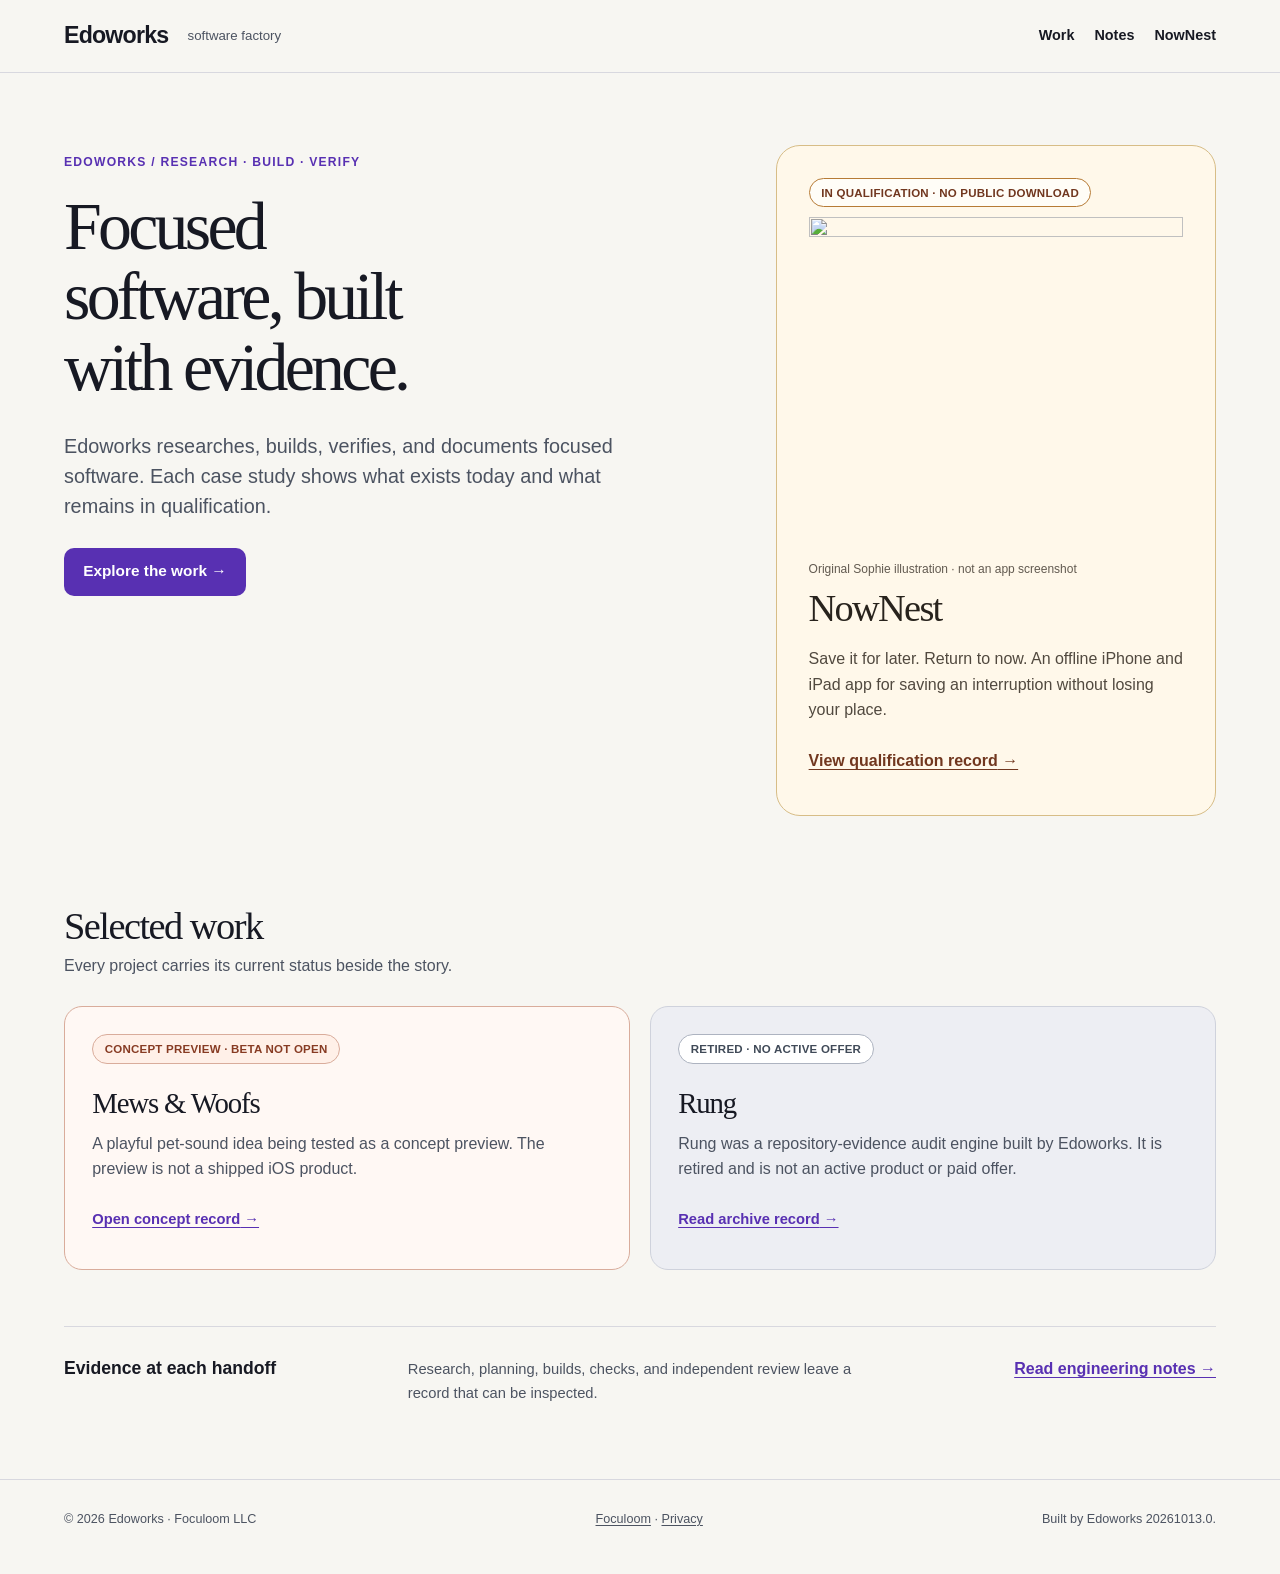
==== index.html @ ef60b3ab "design: stage Edoworks editorial identity and paired visual review" ====
<!doctype html>
<html lang="en">
<head>
  <meta charset="utf-8">
  <meta name="viewport" content="width=device-width, initial-scale=1">
  <title>Edoworks — Focused software, built with evidence</title>
  <meta name="description" content="Edoworks researches, builds, verifies, and documents focused software. Explore current qualification work, concepts, and retired projects with clear status.">
  <meta name="generator" content="Edoworks 20261013.0">
  <meta name="theme-color" content="#f7f6f2">
  <link rel="manifest" href="/assets/site.webmanifest">
  <link rel="stylesheet" href="/assets/studio.css">
  <link rel="canonical" href="https://edoworks.com/">
  <meta property="og:type" content="website">
  <meta property="og:title" content="Edoworks — Focused software, built with evidence">
  <meta property="og:description" content="Explore Edoworks work with clear current status and reviewable engineering evidence.">
  <meta property="og:site_name" content="Edoworks">
  <meta property="og:url" content="https://edoworks.com/">
  <meta name="twitter:card" content="summary">
  <meta name="twitter:title" content="Edoworks — Focused software, built with evidence">
  <meta name="twitter:description" content="Explore Edoworks work with clear current status and reviewable engineering evidence.">
  <script type="application/ld+json">{"@context":"https://schema.org","@type":"WebSite","name":"Edoworks","url":"https://edoworks.com/","description":"Edoworks researches, builds, verifies, and documents focused software."}</script>
</head>
<body>
  <a class="skip-link" href="#main-content">Skip to content</a>
  <header class="site-header">
    <nav class="nav-inner" aria-label="Site navigation">
      <a class="wordmark" href="/">Edoworks</a>
      <span class="brand-role">software factory</span>
      <div class="nav-links"><a href="/portfolio/">Work</a><a href="/blog/">Notes</a><a href="/nownest/">NowNest</a></div>
    </nav>
  </header>
  <main class="page-shell" id="main-content">
    <div class="home-hero">
      <section class="hero-copy" aria-labelledby="hero-title">
        <p class="eyebrow">Edoworks / research · build · verify</p>
        <h1 class="display" id="hero-title">Focused software, built with evidence.</h1>
        <p class="lede">Edoworks researches, builds, verifies, and documents focused software. Each case study shows what exists today and what remains in qualification.</p>
        <a class="button" href="/portfolio/">Explore the work <span aria-hidden="true">&nbsp;→</span></a>
      </section>
      <section class="product-spotlight" id="nownest" aria-labelledby="nownest-title">
        <div class="spotlight-content">
          <span class="status status-qualification">In qualification · no public download</span>
          <figure>
            <img src="/nownest/assets/sophie-nest.svg" alt="" width="420" height="360">
            <figcaption>Original Sophie illustration · not an app screenshot</figcaption>
          </figure>
          <h2 id="nownest-title">NowNest</h2>
          <p>Save it for later. Return to now. An offline iPhone and iPad app for saving an interruption without losing your place.</p>
          <a class="product-link" href="/nownest/">View qualification record <span aria-hidden="true">&nbsp;→</span></a>
        </div>
      </section>
    </div>

    <section aria-labelledby="selected-title">
      <div class="section-intro">
        <h2 id="selected-title">Selected work</h2>
        <p>Every project carries its current status beside the story.</p>
      </div>
      <div class="project-grid">
        <article class="project-card project-card-concept">
          <span class="status status-concept">Concept preview · beta not open</span>
          <h3>Mews &amp; Woofs</h3>
          <p>A playful pet-sound idea being tested as a concept preview. The preview is not a shipped iOS product.</p>
          <a href="/mews-and-woofs/">Open concept record <span aria-hidden="true">&nbsp;→</span></a>
        </article>
        <article class="project-card project-card-archive">
          <span class="status status-retired">Retired · no active offer</span>
          <h3>Rung</h3>
          <p>Rung was a repository-evidence audit engine built by Edoworks. It is retired and is not an active product or paid offer.</p>
          <a href="/rung/">Read archive record <span aria-hidden="true">&nbsp;→</span></a>
        </article>
      </div>
    </section>

    <section class="process-note" aria-labelledby="process-title">
      <h2 id="process-title">Evidence at each handoff</h2>
      <p>Research, planning, builds, checks, and independent review leave a record that can be inspected.</p>
      <a href="/blog/">Read engineering notes →</a>
    </section>
  </main>
  <footer class="site-footer"><span>&copy; 2026 Edoworks · Foculoom LLC</span><span><a href="https://foculoom.com/">Foculoom</a> · <a href="/privacy/">Privacy</a></span><span>Built by Edoworks 20261013.0.</span></footer>
</body>
</html>
---- assets/studio.css ----
@font-face {
  font-family: "Inter";
  src: url("/assets/fonts/inter-variable.woff2") format("woff2");
  font-weight: 100 900;
  font-display: swap;
}

:root {
  color-scheme: light dark;
  --canvas: #f7f6f2;
  --surface: #ffffff;
  --ink: #171923;
  --muted: #4c5361;
  --line: #d8d8df;
  --accent: #5830b2;
  --button-ink: #ffffff;
  --focus: #5830b2;
  --archive: #edeef3;
  --archive-line: #cfd2dc;
  --concept: #fff8f4;
  --concept-line: #d9ac9b;
  --concept-ink: #873b23;
}

*, *::before, *::after { box-sizing: border-box; }
html { scroll-behavior: smooth; }
body {
  margin: 0;
  background: var(--canvas);
  color: var(--ink);
  font-family: "Inter", -apple-system, BlinkMacSystemFont, "Segoe UI", sans-serif;
  font-size: 1rem;
  line-height: 1.6;
}
img { display: block; max-width: 100%; height: auto; }
a { color: var(--accent); text-underline-offset: .18em; }
a:hover { text-decoration-thickness: .13em; }
:focus-visible { outline: 3px solid #3b2566; outline-offset: 4px; box-shadow: 0 0 0 3px #ffffff; border-radius: 3px; }
.skip-link { position: absolute; z-index: 100; top: -10rem; left: 1rem; padding: .6rem 1rem; background: var(--surface); color: var(--ink); border: 2px solid var(--focus); font-weight: 800; }
.skip-link:focus { top: 1rem; }

.site-header { border-bottom: 1px solid var(--line); }
.nav-inner { max-width: 1280px; min-height: 72px; margin: auto; padding: .8rem clamp(1rem, 5vw, 4rem); display: flex; align-items: center; flex-wrap: wrap; column-gap: 1.2rem; row-gap: .35rem; }
.wordmark { color: var(--ink); font-size: 1.45rem; font-weight: 800; line-height: 1; letter-spacing: -.035em; text-decoration: none; }
.brand-role { color: var(--muted); font-size: .83rem; }
.nav-links { margin-left: auto; display: flex; flex-wrap: wrap; align-items: center; gap: .35rem 1.25rem; }
.nav-links a { color: var(--ink); font-size: .9rem; font-weight: 650; text-decoration: none; }
.nav-links a[aria-current="page"] { text-decoration: underline; text-underline-offset: .4em; }

.page-shell { max-width: 1280px; margin: auto; padding: clamp(2.6rem, 6vw, 4.5rem) clamp(1rem, 5vw, 4rem) 4.6rem; }
.eyebrow { margin: 0 0 1.2rem; color: var(--accent); font-size: .76rem; font-weight: 800; letter-spacing: .1em; text-transform: uppercase; }
.display { margin: 0; font-family: Georgia, "Times New Roman", serif; font-weight: 400; letter-spacing: -.055em; line-height: 1.04; text-wrap: balance; }
.lede { max-width: 65ch; color: var(--muted); font-size: clamp(1.08rem, 1.55vw, 1.35rem); line-height: 1.5; }
.button { display: inline-flex; min-height: 48px; align-items: center; justify-content: center; padding: .72rem 1.2rem; border-radius: 10px; background: var(--accent); color: var(--button-ink); font-size: .96rem; font-weight: 800; text-decoration: none; }
.button:hover { filter: brightness(1.08); }

.home-hero { display: grid; grid-template-columns: minmax(0, 1.25fr) minmax(340px, .85fr); gap: clamp(2rem, 5vw, 4rem); align-items: start; }
.home-hero .display { max-width: 11.8ch; font-size: clamp(3.2rem, 5.3vw, 5.15rem); }
.home-hero .lede { max-width: 38rem; margin: 1.8rem 0 1.65rem; }
.hero-copy { min-width: 0; padding-top: .5rem; }

.product-spotlight { min-width: 0; overflow: hidden; border: 1px solid #d7bd87; border-radius: 24px; background: #fff8ea; color: #28231d; }
.product-spotlight .spotlight-content { padding: clamp(1.3rem, 3vw, 2rem); }
.product-spotlight figure { margin: 0; }
.product-spotlight img { width: min(100%, 420px); margin: .6rem auto .2rem; }
.product-spotlight h2 { margin: .4rem 0 0; font-family: Georgia, "Times New Roman", serif; font-size: clamp(2rem, 3vw, 2.7rem); font-weight: 400; line-height: 1.15; letter-spacing: -.045em; }
.product-spotlight p { color: #51493f; }
.product-spotlight figcaption { margin-top: 1.4rem; color: #625a50; font-size: .75rem; }
.status { display: inline-block; max-width: 100%; padding: .35rem .72rem; border: 1px solid; border-radius: 999px; font-size: .72rem; font-weight: 800; line-height: 1.4; letter-spacing: .02em; text-transform: uppercase; overflow-wrap: anywhere; }
.status-qualification { border-color: #b67b36; background: #fffdf7; color: #71371f; }
.status-concept { border-color: #d9ac9b; background: #fff0e8; color: var(--concept-ink); }
.status-retired { border-color: #adb3c0; background: #ffffff; color: #404a58; }
.product-link { display: inline-flex; min-height: 44px; align-items: center; color: #71371f; font-weight: 800; }

.section-intro { margin: clamp(3.8rem, 7vw, 5.5rem) 0 1.7rem; }
.section-intro h2, .portfolio-secondary h2 { margin: 0 0 .35rem; font-family: Georgia, "Times New Roman", serif; font-size: clamp(2rem, 3vw, 2.65rem); font-weight: 400; line-height: 1.15; letter-spacing: -.04em; }
.section-intro p { margin: 0; color: var(--muted); }
.project-grid { display: grid; grid-template-columns: repeat(2, minmax(0, 1fr)); gap: 1.25rem; }
.project-card { min-width: 0; padding: clamp(1.2rem, 2.5vw, 1.7rem); border: 1px solid var(--line); border-radius: 18px; background: var(--surface); }
.project-card h3 { margin: 1rem 0 .3rem; font-family: Georgia, "Times New Roman", serif; font-size: 1.8rem; font-weight: 400; letter-spacing: -.04em; }
.project-card p { max-width: 55ch; margin: .3rem 0 1rem; color: var(--muted); }
.project-card a { display: inline-flex; min-height: 44px; align-items: center; font-size: .92rem; font-weight: 800; }
.project-card-concept { background: var(--concept); border-color: var(--concept-line); }
.project-card-archive { background: var(--archive); border-color: var(--archive-line); }
.process-note { margin-top: 3.5rem; padding: 1.7rem 0 0; border-top: 1px solid var(--line); display: flex; align-items: baseline; justify-content: space-between; gap: 1.5rem; }
.process-note h2 { margin: 0; font-size: 1.1rem; }
.process-note p { max-width: 58ch; margin: 0; color: var(--muted); font-size: .92rem; }
.process-note a { white-space: nowrap; font-weight: 750; }

.portfolio-hero .display { max-width: 13ch; font-size: clamp(3rem, 5vw, 4.7rem); }
.portfolio-hero .lede { max-width: 54rem; margin: 1.4rem 0 3rem; }
.card-portfolio { display: grid; grid-template-columns: minmax(0, .72fr) minmax(0, 1fr); overflow: hidden; border: 1px solid #d7bd87; border-radius: 24px; background: #fff8ea; color: #28231d; }
.card-portfolio figure { min-width: 0; margin: 0; padding: 1.7rem; display: flex; flex-direction: column; justify-content: center; background: #fffdf7; }
.card-portfolio img { max-height: 330px; width: auto; margin: auto; }
.card-portfolio figcaption { margin-top: 1rem; color: #625a50; font-size: .75rem; }
.card-portfolio .card-body { min-width: 0; padding: clamp(1.5rem, 4vw, 3.2rem); align-self: center; }
.card-portfolio h2 { margin: 1.2rem 0 .8rem; font-family: Georgia, "Times New Roman", serif; font-weight: 400; font-size: clamp(2.8rem, 4vw, 4rem); letter-spacing: -.055em; line-height: 1.05; }
.card-portfolio p { max-width: 54ch; color: #51493f; }
.card-portfolio .product-link { margin-top: .5rem; }
.portfolio-secondary { margin-top: clamp(3.5rem, 6vw, 5rem); }
.portfolio-secondary h2 { margin-bottom: 1.5rem; }
.record-number { color: var(--muted); font-size: .74rem; font-weight: 800; letter-spacing: .08em; text-transform: uppercase; }
.record-visual { display: grid; min-height: 120px; margin: -1px -1px 1rem; padding: 1.3rem; place-items: center; border-radius: 18px 18px 0 0; font-family: Georgia, "Times New Roman", serif; font-size: clamp(1.4rem, 3vw, 2.5rem); }
.project-card-with-visual { padding-top: 0; }
.project-card-with-visual .card-inner { padding-top: .3rem; }
.project-card-with-visual h3 { margin-top: .5rem; }
.project-card-concept .record-visual { background: #f4d8ca; color: #542518; }
.project-card-archive .record-visual { background: #dde0e9; color: #404a58; }

.site-footer { max-width: 1280px; margin: auto; padding: 1.8rem clamp(1rem, 5vw, 4rem) 2.8rem; border-top: 1px solid var(--line); color: var(--muted); font-size: .79rem; display: flex; flex-wrap: wrap; justify-content: space-between; gap: .7rem 1.5rem; }
.site-footer a { color: inherit; }

@media (max-width: 900px) {
  .home-hero { grid-template-columns: 1fr; }
  .product-spotlight { max-width: 44rem; }
  .process-note { display: block; }
  .process-note p { margin: .5rem 0; }
}
@media (max-width: 700px) {
  .card-portfolio { grid-template-columns: 1fr; }
  .card-portfolio figure { min-height: 230px; }
  .card-portfolio img { max-height: 245px; }
}
@media (max-width: 560px) {
  .brand-role { display: none; }
  .nav-links { gap: .35rem .85rem; }
  .page-shell { padding-top: 2.4rem; }
  .home-hero .display { font-size: clamp(2.6rem, 11vw, 3.4rem); }
  .project-grid { grid-template-columns: 1fr; }
  .project-card { padding: 1.2rem; }
  .record-visual { margin: -1.2rem -1.2rem 1rem; }
}
@media (max-width: 360px) {
  .nav-inner { align-items: flex-start; }
  .nav-links { width: 100%; margin-left: 0; }
  .status { font-size: .67rem; }
}
@media (prefers-color-scheme: dark) {
  :root {
    --canvas: #101521;
    --surface: #1b2434;
    --ink: #f7f8fc;
    --muted: #c2cbd9;
    --line: #405067;
    --accent: #cbb8ff;
    --button-ink: #211c31;
    --focus: #e1d4ff;
    --archive: #202c40;
    --archive-line: #54637a;
    --concept: #30232b;
    --concept-line: #8c6170;
    --concept-ink: #71371f;
  }
  .project-card-concept .record-visual { color: #542518; }
  .project-card-archive .record-visual { background: #31405a; color: #f7f8fc; }
  .status-retired { background: #f7f8fc; color: #404a58; }
  .project-card-archive .status-retired { border-color: #adb3c0; }
}
@media (prefers-reduced-motion: reduce) {
  html { scroll-behavior: auto; }
  *, *::before, *::after { animation-duration: .01ms !important; transition-duration: .01ms !important; }
}
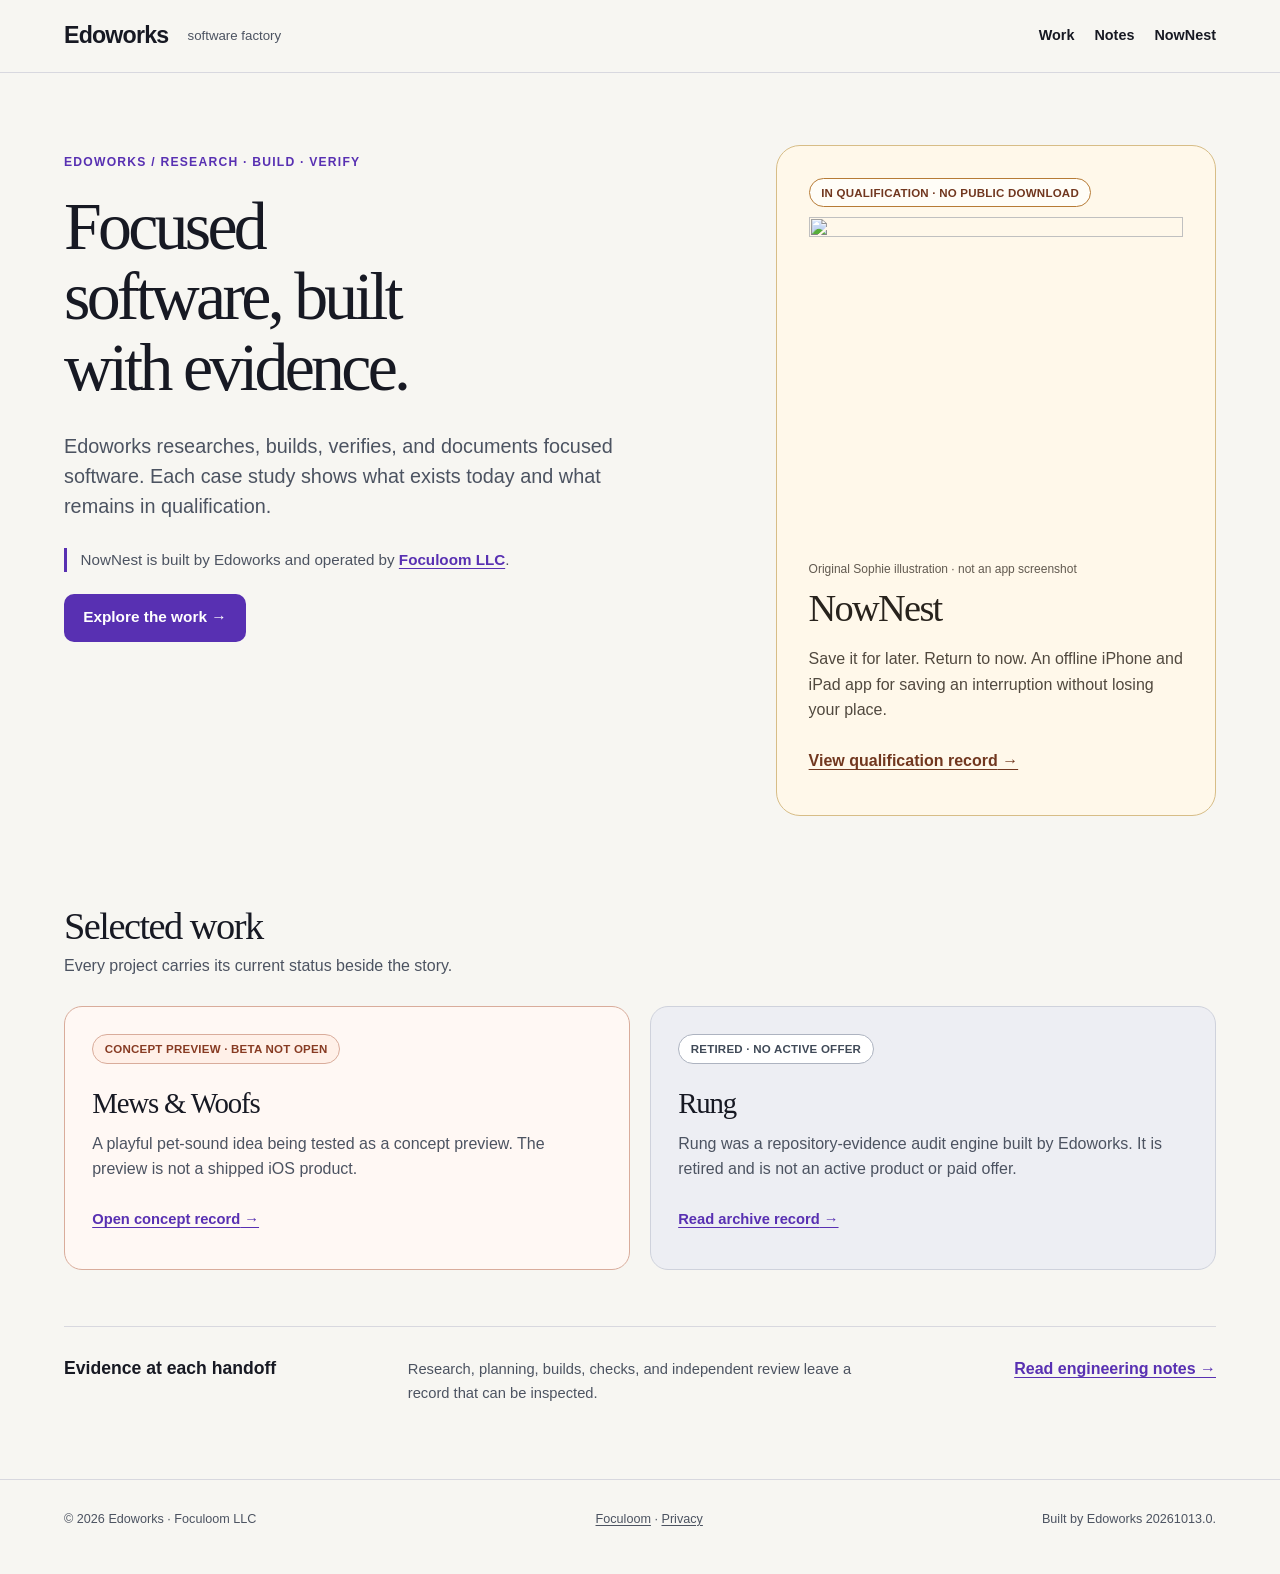
==== commit 8532aa66: "design: address Sam and Tom mobile hierarchy review" ====
--- a/index.html
+++ b/index.html
@@ -35,18 +35,19 @@
         <p class="eyebrow">Edoworks / research · build · verify</p>
         <h1 class="display" id="hero-title">Focused software, built with evidence.</h1>
         <p class="lede">Edoworks researches, builds, verifies, and documents focused software. Each case study shows what exists today and what remains in qualification.</p>
+        <p class="role-cue">NowNest is built by Edoworks and operated by <a href="https://foculoom.com/">Foculoom LLC</a>.</p>
         <a class="button" href="/portfolio/">Explore the work <span aria-hidden="true">&nbsp;→</span></a>
       </section>
       <section class="product-spotlight" id="nownest" aria-labelledby="nownest-title">
         <div class="spotlight-content">
           <span class="status status-qualification">In qualification · no public download</span>
+          <h2 id="nownest-title">NowNest</h2>
+          <p>Save it for later. Return to now. An offline iPhone and iPad app for saving an interruption without losing your place.</p>
+          <a class="product-link" href="/nownest/">View qualification record <span aria-hidden="true">&nbsp;→</span></a>
           <figure>
             <img src="/nownest/assets/sophie-nest.svg" alt="" width="420" height="360">
             <figcaption>Original Sophie illustration · not an app screenshot</figcaption>
           </figure>
-          <h2 id="nownest-title">NowNest</h2>
-          <p>Save it for later. Return to now. An offline iPhone and iPad app for saving an interruption without losing your place.</p>
-          <a class="product-link" href="/nownest/">View qualification record <span aria-hidden="true">&nbsp;→</span></a>
         </div>
       </section>
     </div>
--- a/assets/studio.css
+++ b/assets/studio.css
@@ -58,19 +58,23 @@
 .home-hero .display { max-width: 11.8ch; font-size: clamp(3.2rem, 5.3vw, 5.15rem); }
 .home-hero .lede { max-width: 38rem; margin: 1.8rem 0 1.65rem; }
 .hero-copy { min-width: 0; padding-top: .5rem; }
+.role-cue { max-width: 38rem; margin: 0 0 1.35rem; padding-left: .85rem; border-left: 3px solid var(--accent); color: var(--muted); font-size: .95rem; }
+.role-cue a { font-weight: 750; }
 
 .product-spotlight { min-width: 0; overflow: hidden; border: 1px solid #d7bd87; border-radius: 24px; background: #fff8ea; color: #28231d; }
-.product-spotlight .spotlight-content { padding: clamp(1.3rem, 3vw, 2rem); }
-.product-spotlight figure { margin: 0; }
+.product-spotlight .spotlight-content { display: grid; grid-template-areas: "status" "art" "title" "purpose" "link"; justify-items: start; padding: clamp(1.3rem, 3vw, 2rem); }
+.product-spotlight .status { grid-area: status; }
+.product-spotlight figure { grid-area: art; width: 100%; margin: 0; }
 .product-spotlight img { width: min(100%, 420px); margin: .6rem auto .2rem; }
-.product-spotlight h2 { margin: .4rem 0 0; font-family: Georgia, "Times New Roman", serif; font-size: clamp(2rem, 3vw, 2.7rem); font-weight: 400; line-height: 1.15; letter-spacing: -.045em; }
-.product-spotlight p { color: #51493f; }
+.product-spotlight h2 { grid-area: title; margin: .4rem 0 0; font-family: Georgia, "Times New Roman", serif; font-size: clamp(2rem, 3vw, 2.7rem); font-weight: 400; line-height: 1.15; letter-spacing: -.045em; }
+.product-spotlight p { grid-area: purpose; color: #51493f; }
 .product-spotlight figcaption { margin-top: 1.4rem; color: #625a50; font-size: .75rem; }
 .status { display: inline-block; max-width: 100%; padding: .35rem .72rem; border: 1px solid; border-radius: 999px; font-size: .72rem; font-weight: 800; line-height: 1.4; letter-spacing: .02em; text-transform: uppercase; overflow-wrap: anywhere; }
 .status-qualification { border-color: #b67b36; background: #fffdf7; color: #71371f; }
 .status-concept { border-color: #d9ac9b; background: #fff0e8; color: var(--concept-ink); }
 .status-retired { border-color: #adb3c0; background: #ffffff; color: #404a58; }
 .product-link { display: inline-flex; min-height: 44px; align-items: center; color: #71371f; font-weight: 800; }
+.product-spotlight .product-link { grid-area: link; }
 
 .section-intro { margin: clamp(3.8rem, 7vw, 5.5rem) 0 1.7rem; }
 .section-intro h2, .portfolio-secondary h2 { margin: 0 0 .35rem; font-family: Georgia, "Times New Roman", serif; font-size: clamp(2rem, 3vw, 2.65rem); font-weight: 400; line-height: 1.15; letter-spacing: -.04em; }
@@ -89,23 +93,17 @@
 
 .portfolio-hero .display { max-width: 13ch; font-size: clamp(3rem, 5vw, 4.7rem); }
 .portfolio-hero .lede { max-width: 54rem; margin: 1.4rem 0 3rem; }
-.card-portfolio { display: grid; grid-template-columns: minmax(0, .72fr) minmax(0, 1fr); overflow: hidden; border: 1px solid #d7bd87; border-radius: 24px; background: #fff8ea; color: #28231d; }
-.card-portfolio figure { min-width: 0; margin: 0; padding: 1.7rem; display: flex; flex-direction: column; justify-content: center; background: #fffdf7; }
+.card-portfolio { display: grid; grid-template-columns: minmax(0, .72fr) minmax(0, 1fr); grid-template-areas: "art body"; overflow: hidden; border: 1px solid #d7bd87; border-radius: 24px; background: #fff8ea; color: #28231d; }
+.card-portfolio figure { grid-area: art; min-width: 0; margin: 0; padding: 1.7rem; display: flex; flex-direction: column; justify-content: center; background: #fffdf7; }
 .card-portfolio img { max-height: 330px; width: auto; margin: auto; }
 .card-portfolio figcaption { margin-top: 1rem; color: #625a50; font-size: .75rem; }
-.card-portfolio .card-body { min-width: 0; padding: clamp(1.5rem, 4vw, 3.2rem); align-self: center; }
+.card-portfolio .card-body { grid-area: body; min-width: 0; padding: clamp(1.5rem, 4vw, 3.2rem); align-self: center; }
 .card-portfolio h2 { margin: 1.2rem 0 .8rem; font-family: Georgia, "Times New Roman", serif; font-weight: 400; font-size: clamp(2.8rem, 4vw, 4rem); letter-spacing: -.055em; line-height: 1.05; }
 .card-portfolio p { max-width: 54ch; color: #51493f; }
 .card-portfolio .product-link { margin-top: .5rem; }
 .portfolio-secondary { margin-top: clamp(3.5rem, 6vw, 5rem); }
 .portfolio-secondary h2 { margin-bottom: 1.5rem; }
-.record-number { color: var(--muted); font-size: .74rem; font-weight: 800; letter-spacing: .08em; text-transform: uppercase; }
-.record-visual { display: grid; min-height: 120px; margin: -1px -1px 1rem; padding: 1.3rem; place-items: center; border-radius: 18px 18px 0 0; font-family: Georgia, "Times New Roman", serif; font-size: clamp(1.4rem, 3vw, 2.5rem); }
-.project-card-with-visual { padding-top: 0; }
-.project-card-with-visual .card-inner { padding-top: .3rem; }
-.project-card-with-visual h3 { margin-top: .5rem; }
-.project-card-concept .record-visual { background: #f4d8ca; color: #542518; }
-.project-card-archive .record-visual { background: #dde0e9; color: #404a58; }
+.portfolio-secondary .project-card-concept { background: var(--surface); border-color: var(--line); }
 
 .site-footer { max-width: 1280px; margin: auto; padding: 1.8rem clamp(1rem, 5vw, 4rem) 2.8rem; border-top: 1px solid var(--line); color: var(--muted); font-size: .79rem; display: flex; flex-wrap: wrap; justify-content: space-between; gap: .7rem 1.5rem; }
 .site-footer a { color: inherit; }
@@ -117,9 +115,13 @@
   .process-note p { margin: .5rem 0; }
 }
 @media (max-width: 700px) {
-  .card-portfolio { grid-template-columns: 1fr; }
-  .card-portfolio figure { min-height: 230px; }
-  .card-portfolio img { max-height: 245px; }
+  .product-spotlight .spotlight-content { grid-template-areas: "status" "title" "purpose" "link" "art"; }
+  .product-spotlight figure { margin-top: .5rem; }
+  .product-spotlight img { max-height: 155px; }
+  .product-spotlight figcaption { margin-top: .4rem; }
+  .card-portfolio { grid-template-columns: 1fr; grid-template-areas: "body" "art"; }
+  .card-portfolio figure { padding: .75rem 1.5rem 1.25rem; }
+  .card-portfolio img { max-height: 170px; }
 }
 @media (max-width: 560px) {
   .brand-role { display: none; }
@@ -128,7 +130,6 @@
   .home-hero .display { font-size: clamp(2.6rem, 11vw, 3.4rem); }
   .project-grid { grid-template-columns: 1fr; }
   .project-card { padding: 1.2rem; }
-  .record-visual { margin: -1.2rem -1.2rem 1rem; }
 }
 @media (max-width: 360px) {
   .nav-inner { align-items: flex-start; }
@@ -151,8 +152,6 @@
     --concept-line: #8c6170;
     --concept-ink: #71371f;
   }
-  .project-card-concept .record-visual { color: #542518; }
-  .project-card-archive .record-visual { background: #31405a; color: #f7f8fc; }
   .status-retired { background: #f7f8fc; color: #404a58; }
   .project-card-archive .status-retired { border-color: #adb3c0; }
 }
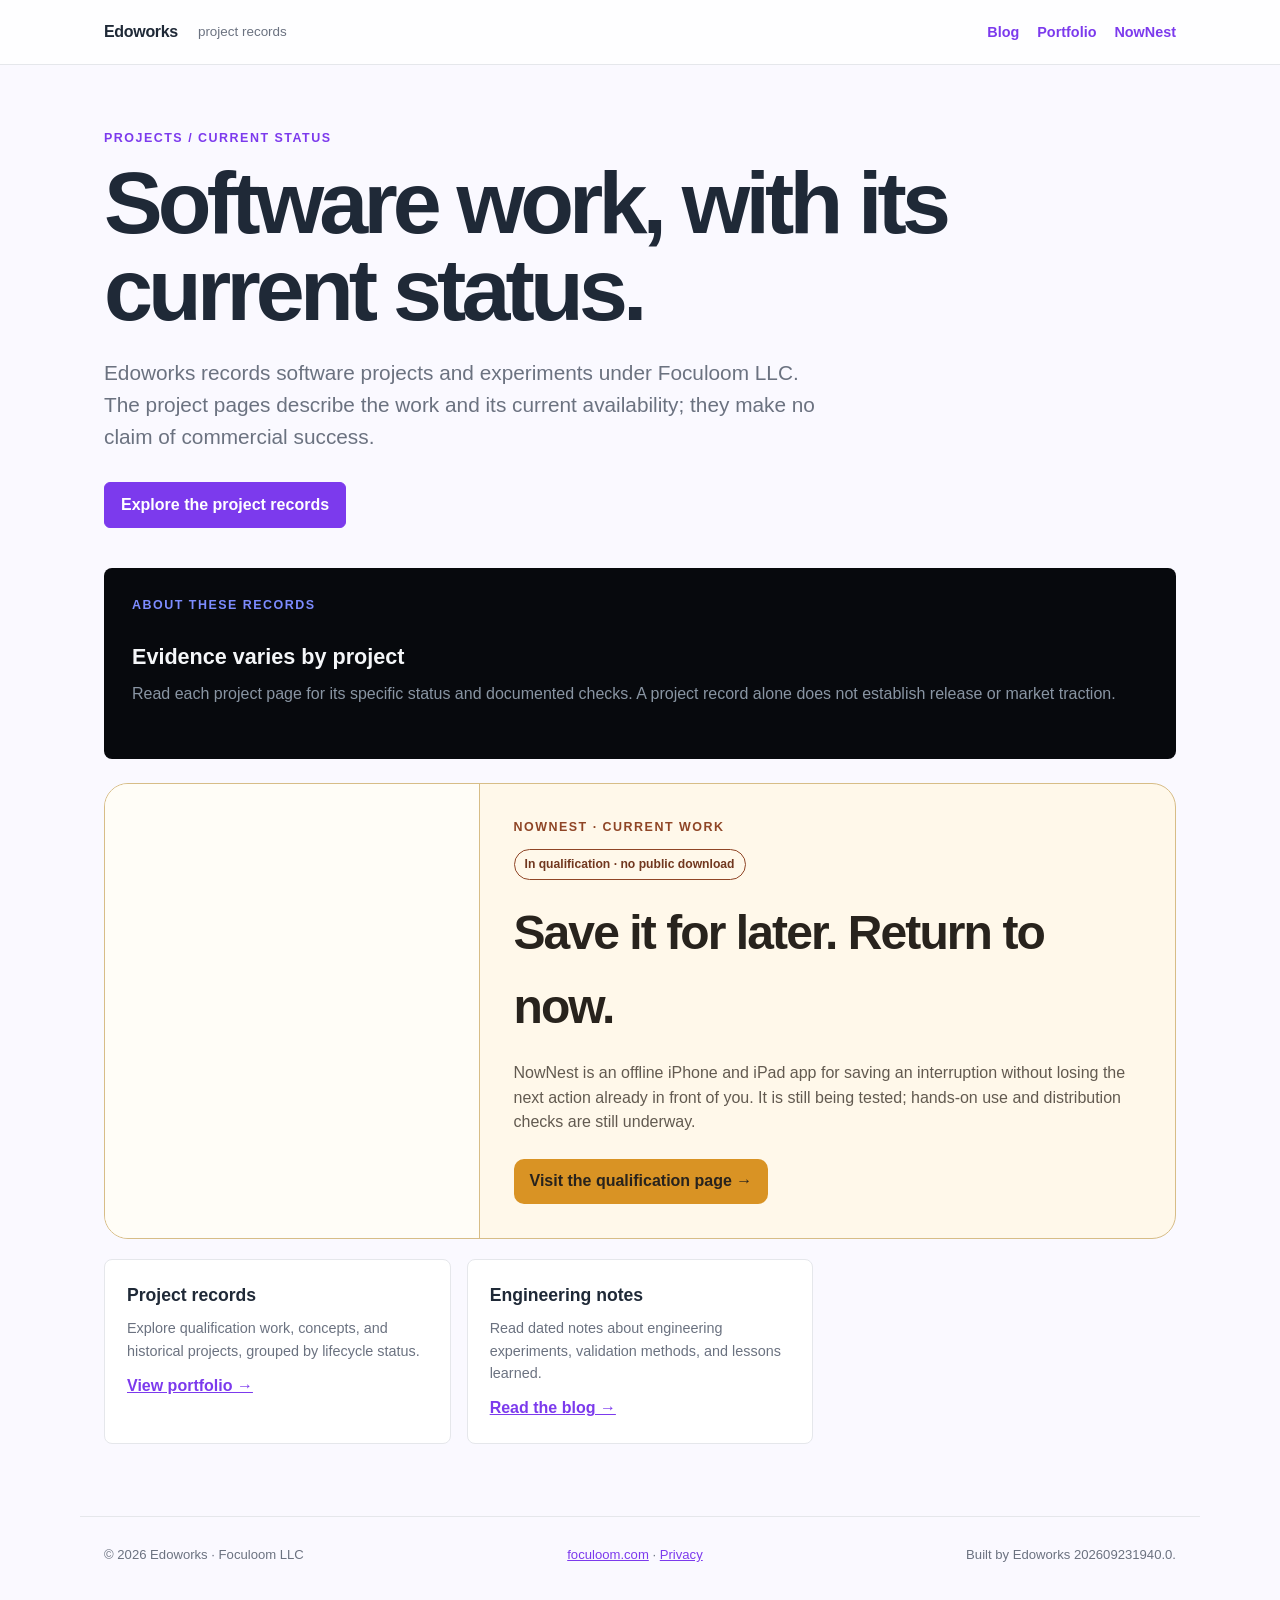
==== commit 6c5e29fe: "Correct Edoworks factory and delivery claims" ====
--- a/index.html
+++ b/index.html
@@ -3,82 +3,120 @@
 <head>
   <meta charset="utf-8">
   <meta name="viewport" content="width=device-width, initial-scale=1">
-  <title>Edoworks — Focused software, built with evidence</title>
-  <meta name="description" content="Edoworks researches, builds, verifies, and documents focused software. Explore current qualification work, concepts, and retired projects with clear status.">
-  <meta name="generator" content="Edoworks 20261013.0">
-  <meta name="theme-color" content="#f7f6f2">
+  <title>Edoworks — Software project records</title>
+  <meta name="description" content="Edoworks documents Foculoom LLC software projects and experiments, with current availability stated on each record.">
+  <meta name="generator" content="Edoworks 202609231940.0">
+  
   <link rel="manifest" href="/assets/site.webmanifest">
-  <link rel="stylesheet" href="/assets/studio.css">
-  <link rel="canonical" href="https://edoworks.com/">
-  <meta property="og:type" content="website">
-  <meta property="og:title" content="Edoworks — Focused software, built with evidence">
-  <meta property="og:description" content="Explore Edoworks work with clear current status and reviewable engineering evidence.">
-  <meta property="og:site_name" content="Edoworks">
-  <meta property="og:url" content="https://edoworks.com/">
-  <meta name="twitter:card" content="summary">
-  <meta name="twitter:title" content="Edoworks — Focused software, built with evidence">
-  <meta name="twitter:description" content="Explore Edoworks work with clear current status and reviewable engineering evidence.">
-  <script type="application/ld+json">{"@context":"https://schema.org","@type":"WebSite","name":"Edoworks","url":"https://edoworks.com/","description":"Edoworks researches, builds, verifies, and documents focused software."}</script>
+  <style>
+    @font-face { font-family:"Inter"; src:url("/assets/fonts/inter-variable.woff2") format("woff2-variations"); font-weight:100 900; font-display:swap; }
+    :root { --bg:#faf9ff; --text:#1f2937; --accent:#7c3aed; --card:#ffffff; --border:#e5e7eb; --muted:#6b7280; --dark-bg:#07090D; --dark-surface:#0C1016; --dark-card:#10141B; --dark-border:#29303B; --dark-text:#F4F6F8; --dark-muted:#8995A3; --dark-active:#7D8CFF; --verified:#1B7A44; }
+    * { box-sizing:border-box; }
+    body { margin:0; background:var(--bg); color:var(--text); font-family:"Inter",-apple-system,BlinkMacSystemFont,"Segoe UI",sans-serif; line-height:1.55; }
+    a { color:var(--accent); }
+    a:hover { text-decoration-thickness:2px; }
+    :focus-visible { outline:2px solid var(--accent); outline-offset:3px; }
+    nav { border-bottom:1px solid var(--border); background:rgba(255,255,255,.9); }
+    .nav-inner { max-width:1120px; min-height:64px; margin:0 auto; padding:0 24px; display:flex; align-items:center; gap:20px; }
+    .brand { color:var(--text); font-weight:800; text-decoration:none; letter-spacing:-.02em; }
+    .brand-meta { color:var(--muted); font-size:.84rem; }
+    .nav-links { margin-left:auto; display:flex; align-items:center; gap:18px; }
+    .nav-links a { font-size:.9rem; font-weight:650; text-decoration:none; }
+    main { max-width:1120px; margin:0 auto; padding:64px 24px 72px; }
+    .eyebrow { margin:0 0 12px; color:var(--accent); font-size:.78rem; font-weight:800; letter-spacing:.12em; text-transform:uppercase; }
+    h1 { max-width:850px; margin:0; font-size:clamp(2.7rem,7vw,5.5rem); line-height:.98; letter-spacing:-.055em; }
+    .lede { max-width:720px; margin:24px 0 28px; color:var(--muted); font-size:clamp(1.05rem,2vw,1.3rem); }
+    .actions { display:flex; flex-wrap:wrap; gap:12px; margin-bottom:40px; }
+    .button { min-height:44px; display:inline-flex; align-items:center; padding:10px 16px; border-radius:6px; border:1px solid var(--accent); background:var(--accent); color:#fff; font-weight:750; text-decoration:none; }
+    .button.secondary { background:var(--card); color:var(--accent); }
+    .kpis { display:grid; grid-template-columns:repeat(5,minmax(0,1fr)); border:1px solid var(--border); border-radius:8px; background:var(--card); overflow:hidden; }
+    .kpi { min-height:112px; padding:18px; border-right:1px solid var(--border); }
+    .kpi:last-child { border-right:0; }
+    .kpi-label { margin:0 0 9px; color:var(--muted); font-size:.72rem; font-weight:750; letter-spacing:.07em; text-transform:uppercase; }
+    .kpi-value { margin:0; font-size:1.45rem; font-weight:800; font-variant-numeric:tabular-nums; }
+    .kpi-value.unavailable { color:var(--muted); font-size:.82rem; letter-spacing:.04em; }
+    .kpi-note { margin:5px 0 0; color:var(--muted); font-size:.7rem; }
+    .overview { margin-top:24px; }
+    .record-note { padding:28px; border-radius:8px; background:var(--dark-bg); color:var(--dark-text); }
+    .record-note .eyebrow { color:var(--dark-active); }
+    .record-note h2,.summary h2 { margin:0 0 9px; font-size:1.35rem; }
+    .record-note > p { color:var(--dark-muted); margin:0 0 24px; }
+    .summary { padding:28px; border:1px solid var(--border); border-radius:8px; background:var(--card); }
+    .summary p { color:var(--muted); }
+    .summary a { font-weight:750; }
+    .proof { display:grid; grid-template-columns:repeat(3,1fr); gap:16px; margin-top:20px; }
+    .proof article { padding:22px; border:1px solid var(--border); border-radius:8px; background:var(--card); }
+    .proof h2 { margin:0 0 8px; font-size:1.1rem; }
+    .proof p { margin:0 0 12px; color:var(--muted); font-size:.9rem; }
+    .proof a { font-weight:700; }
+    .product-spotlight { margin-top:24px; display:grid; grid-template-columns:minmax(220px,.7fr) minmax(0,1.3fr); overflow:hidden; border:1px solid #d7bd87; border-radius:24px; background:#fff8ea; color:#28231d; }
+    .product-art { min-height:300px; padding:24px; display:grid; place-items:center; background:#fffdf7; border-right:1px solid #d7bd87; }
+    .product-art img { width:min(100%,320px); height:auto; }
+    .product-body { padding:34px; align-self:center; }
+    .product-body .eyebrow { color:#8f4526; }
+    .product-body h2 { margin:0 0 12px; font-size:clamp(1.8rem,4vw,3rem); letter-spacing:-.04em; }
+    .product-body p { max-width:640px; color:#625a50; }
+    .product-status { display:inline-block; margin-bottom:16px; padding:5px 10px; border:1px solid #8f4526; border-radius:999px; color:#71371f; font-size:.76rem; font-weight:800; }
+    .product-link { display:inline-flex; min-height:44px; align-items:center; margin-top:8px; padding:10px 16px; border-radius:10px; background:#d99324; color:#28231d; font-weight:800; text-decoration:none; }
+    footer { max-width:1120px; margin:0 auto; padding:28px 24px 44px; border-top:1px solid var(--border); color:var(--muted); font-size:.82rem; display:flex; justify-content:space-between; flex-wrap:wrap; gap:12px; }
+    @media (max-width:850px) { .kpis { grid-template-columns:repeat(2,1fr); } .kpi { border-bottom:1px solid var(--border); } .proof { grid-template-columns:1fr; } .product-spotlight { grid-template-columns:1fr; } .product-art { min-height:240px; border-right:0; border-bottom:1px solid #d7bd87; } }
+    @media (max-width:620px) { .brand-meta { display:none; } .nav-inner { padding:0 16px; gap:12px; } .nav-links { gap:12px; } main { padding:44px 16px 56px; } .kpis { grid-template-columns:1fr; } .kpi { border-right:0; } }
+  /*a11y-skip-link-css*/.skip-link{position:absolute;left:-9999px;top:1rem;z-index:9999;padding:.5rem 1rem;background:#fff;color:#1f2937;border:1px solid #7c3aed;border-radius:4px;font-weight:700;text-decoration:none;}.skip-link:focus{left:1rem;}
+  /*a11y-reduced-motion*/@media (prefers-reduced-motion:reduce){*{animation-duration:0.01ms!important;animation-iteration-count:1!important;transition-duration:0.01ms!important;scroll-behavior:auto!important;}}
+  /*a11y-focus-visible*/a:focus-visible,button:focus-visible,[tabindex]:focus-visible,input:focus-visible,select:focus-visible,textarea:focus-visible{outline:2px solid #7c3aed;outline-offset:3px;border-radius:2px;}
+  </style>
+
+<link rel="canonical" href="https://edoworks.com/">
+<meta name="theme-color" content="#111418">
+<meta property="og:type" content="website">
+<meta property="og:title" content="Edoworks — Software project records">
+<meta property="og:description" content="Edoworks documents Foculoom LLC software projects and experiments, with current availability stated on each record.">
+<meta property="og:site_name" content="Edoworks">
+<meta property="og:url" content="https://edoworks.com/">
+<meta name="twitter:card" content="summary_large_image">
+<meta name="twitter:title" content="Edoworks — Software project records">
+<meta name="twitter:description" content="Edoworks documents Foculoom LLC software projects and experiments, with current availability stated on each record.">
+<script type="application/ld+json">{"@context": "https://schema.org", "@type": "WebSite", "name": "Edoworks", "url": "https://edoworks.com", "description": "Edoworks documents Foculoom LLC software projects and experiments, with current availability stated on each record."}</script>
 </head>
 <body>
-  <a class="skip-link" href="#main-content">Skip to content</a>
-  <header class="site-header">
-    <nav class="nav-inner" aria-label="Site navigation">
-      <a class="wordmark" href="/">Edoworks</a>
-      <span class="brand-role">software factory</span>
-      <div class="nav-links"><a href="/portfolio/">Work</a><a href="/blog/">Notes</a><a href="/nownest/">NowNest</a></div>
-    </nav>
-  </header>
-  <main class="page-shell" id="main-content">
-    <div class="home-hero">
-      <section class="hero-copy" aria-labelledby="hero-title">
-        <p class="eyebrow">Edoworks / research · build · verify</p>
-        <h1 class="display" id="hero-title">Focused software, built with evidence.</h1>
-        <p class="lede">Edoworks researches, builds, verifies, and documents focused software. Each case study shows what exists today and what remains in qualification.</p>
-        <p class="role-cue">NowNest is built by Edoworks and operated by <a href="https://foculoom.com/">Foculoom LLC</a>.</p>
-        <a class="button" href="/portfolio/">Explore the work <span aria-hidden="true">&nbsp;→</span></a>
-      </section>
-      <section class="product-spotlight" id="nownest" aria-labelledby="nownest-title">
-        <div class="spotlight-content">
-          <span class="status status-qualification">In qualification · no public download</span>
-          <h2 id="nownest-title">NowNest</h2>
-          <p>Save it for later. Return to now. An offline iPhone and iPad app for saving an interruption without losing your place.</p>
-          <a class="product-link" href="/nownest/">View qualification record <span aria-hidden="true">&nbsp;→</span></a>
-          <figure>
-            <img src="/nownest/assets/sophie-nest.svg" alt="" width="420" height="360">
-            <figcaption>Original Sophie illustration · not an app screenshot</figcaption>
-          </figure>
-        </div>
-      </section>
+  <!--a11y-skip-link-->
+  <a href="#main-content" class="skip-link">Skip to content</a>
+  <nav aria-label="Site navigation">
+    <div class="nav-inner">
+      <a class="brand" href="/">Edoworks</a><span class="brand-meta">project records</span>
+      <div class="nav-links"><a href="/blog/">Blog</a><a href="/portfolio/">Portfolio</a><a href="/nownest/">NowNest</a></div>
     </div>
+  </nav>
+  <main id="main-content">
+    <section aria-labelledby="hero-title">
+      <p class="eyebrow">Projects / current status</p>
+      <h1 id="hero-title">Software work, with its current status.</h1>
+      <p class="lede">Edoworks records software projects and experiments under Foculoom LLC. The project pages describe the work and its current availability; they make no claim of commercial success.</p>
+      <div class="actions"><a class="button" href="/portfolio/">Explore the project records</a></div>
+    </section>
 
-    <section aria-labelledby="selected-title">
-      <div class="section-intro">
-        <h2 id="selected-title">Selected work</h2>
-        <p>Every project carries its current status beside the story.</p>
-      </div>
-      <div class="project-grid">
-        <article class="project-card project-card-concept">
-          <span class="status status-concept">Concept preview · beta not open</span>
-          <h3>Mews &amp; Woofs</h3>
-          <p>A playful pet-sound idea being tested as a concept preview. The preview is not a shipped iOS product.</p>
-          <a href="/mews-and-woofs/">Open concept record <span aria-hidden="true">&nbsp;→</span></a>
-        </article>
-        <article class="project-card project-card-archive">
-          <span class="status status-retired">Retired · no active offer</span>
-          <h3>Rung</h3>
-          <p>Rung was a repository-evidence audit engine built by Edoworks. It is retired and is not an active product or paid offer.</p>
-          <a href="/rung/">Read archive record <span aria-hidden="true">&nbsp;→</span></a>
-        </article>
+    <section class="overview" aria-label="Project record scope">
+      <article class="record-note">
+        <p class="eyebrow">About these records</p><h2>Evidence varies by project</h2><p>Read each project page for its specific status and documented checks. A project record alone does not establish release or market traction.</p>
+      </article>
+    </section>
+
+    <section class="product-spotlight" id="nownest" aria-labelledby="nownest-title">
+      <div class="product-art"><img src="/nownest/assets/sophie-nest.svg" alt=""></div>
+      <div class="product-body">
+        <p class="eyebrow">NowNest · current work</p>
+        <span class="product-status">In qualification · no public download</span>
+        <h2 id="nownest-title">Save it for later. Return to now.</h2>
+        <p>NowNest is an offline iPhone and iPad app for saving an interruption without losing the next action already in front of you. It is still being tested; hands-on use and distribution checks are still underway.</p>
+        <a class="product-link" href="/nownest/">Visit the qualification page →</a>
       </div>
     </section>
 
-    <section class="process-note" aria-labelledby="process-title">
-      <h2 id="process-title">Evidence at each handoff</h2>
-      <p>Research, planning, builds, checks, and independent review leave a record that can be inspected.</p>
-      <a href="/blog/">Read engineering notes →</a>
+    <section class="proof" aria-label="Project records and engineering notes">
+      <article><h2>Project records</h2><p>Explore qualification work, concepts, and historical projects, grouped by lifecycle status.</p><a href="/portfolio/">View portfolio →</a></article>
+      <article><h2>Engineering notes</h2><p>Read dated notes about engineering experiments, validation methods, and lessons learned.</p><a href="/blog/">Read the blog →</a></article>
     </section>
   </main>
-  <footer class="site-footer"><span>&copy; 2026 Edoworks · Foculoom LLC</span><span><a href="https://foculoom.com/">Foculoom</a> · <a href="/privacy/">Privacy</a></span><span>Built by Edoworks 20261013.0.</span></footer>
+  <footer><span>&copy; 2026 Edoworks · Foculoom LLC</span><span><a href="https://foculoom.com/">foculoom.com</a> · <a href="/privacy/">Privacy</a></span><span>Built by Edoworks 202609231940.0.</span></footer>
 </body>
 </html>
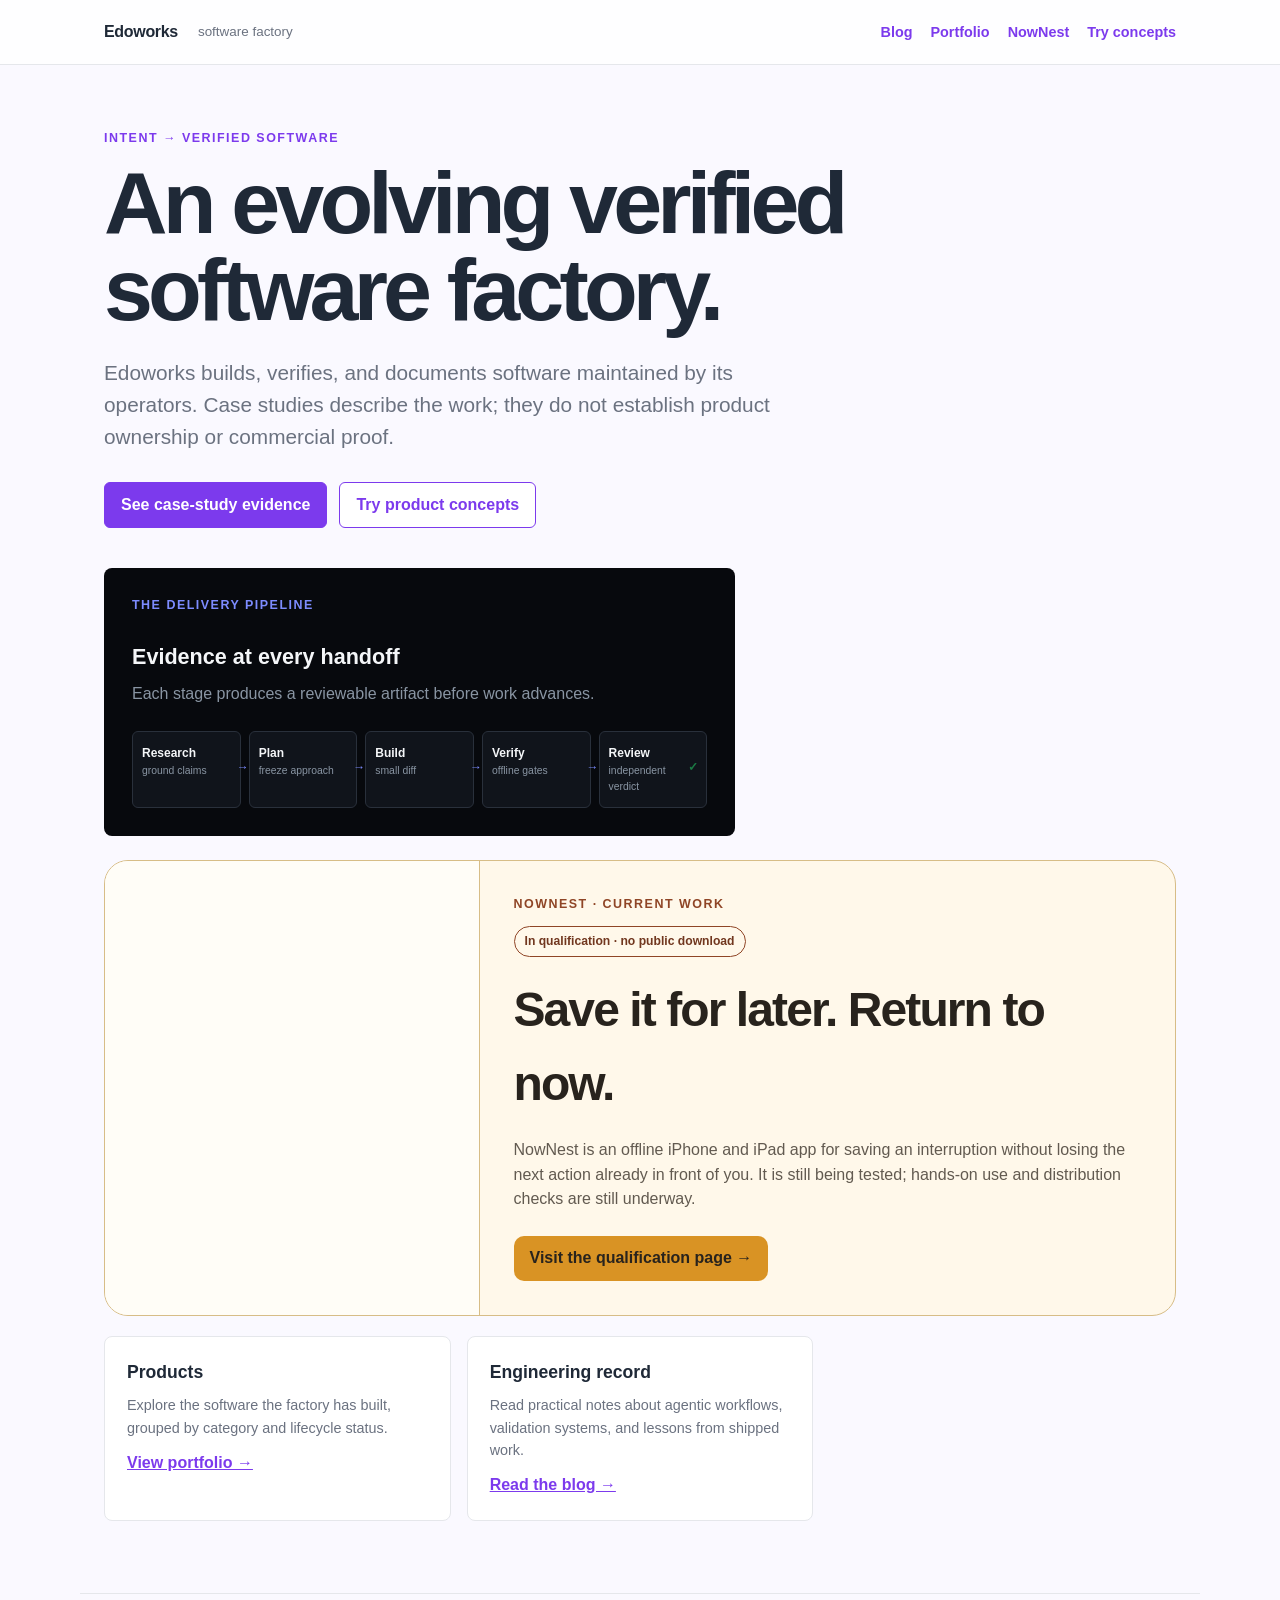
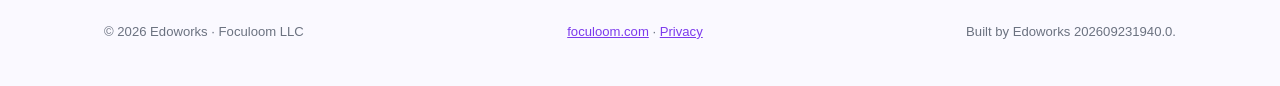
==== commit 4be88078: "Add Edoworks entry point for product trial lab" ====
--- a/index.html
+++ b/index.html
@@ -3,8 +3,8 @@
 <head>
   <meta charset="utf-8">
   <meta name="viewport" content="width=device-width, initial-scale=1">
-  <title>Edoworks — Software project records</title>
-  <meta name="description" content="Edoworks documents Foculoom LLC software projects and experiments, with current availability stated on each record.">
+  <title>Edoworks — Verified Software Factory Evidence</title>
+  <meta name="description" content="Edoworks builds, verifies, and documents evidence for software maintained by its operators.">
   <meta name="generator" content="Edoworks 202609231940.0">
   
   <link rel="manifest" href="/assets/site.webmanifest">
@@ -36,11 +36,16 @@
     .kpi-value { margin:0; font-size:1.45rem; font-weight:800; font-variant-numeric:tabular-nums; }
     .kpi-value.unavailable { color:var(--muted); font-size:.82rem; letter-spacing:.04em; }
     .kpi-note { margin:5px 0 0; color:var(--muted); font-size:.7rem; }
-    .overview { margin-top:24px; }
-    .record-note { padding:28px; border-radius:8px; background:var(--dark-bg); color:var(--dark-text); }
-    .record-note .eyebrow { color:var(--dark-active); }
-    .record-note h2,.summary h2 { margin:0 0 9px; font-size:1.35rem; }
-    .record-note > p { color:var(--dark-muted); margin:0 0 24px; }
+    .overview { display:grid; grid-template-columns:1.5fr 1fr; gap:20px; margin-top:24px; }
+    .pipeline { padding:28px; border-radius:8px; background:var(--dark-bg); color:var(--dark-text); }
+    .pipeline .eyebrow { color:var(--dark-active); }
+    .pipeline h2,.summary h2 { margin:0 0 9px; font-size:1.35rem; }
+    .pipeline > p { color:var(--dark-muted); margin:0 0 24px; }
+    .flow { display:grid; grid-template-columns:repeat(5,1fr); gap:8px; list-style:none; margin:0; padding:0; }
+    .flow li { position:relative; min-height:76px; padding:12px 9px; border:1px solid var(--dark-border); border-radius:6px; background:var(--dark-card); font-size:.75rem; font-weight:700; }
+    .flow li::after { content:"→"; position:absolute; right:-9px; top:26px; z-index:1; color:var(--dark-active); }
+    .flow li:last-child::after { content:"✓"; right:8px; color:var(--verified); }
+    .flow span { display:block; color:var(--dark-muted); font-size:.65rem; font-weight:500; }
     .summary { padding:28px; border:1px solid var(--border); border-radius:8px; background:var(--card); }
     .summary p { color:var(--muted); }
     .summary a { font-weight:750; }
@@ -59,8 +64,8 @@
     .product-status { display:inline-block; margin-bottom:16px; padding:5px 10px; border:1px solid #8f4526; border-radius:999px; color:#71371f; font-size:.76rem; font-weight:800; }
     .product-link { display:inline-flex; min-height:44px; align-items:center; margin-top:8px; padding:10px 16px; border-radius:10px; background:#d99324; color:#28231d; font-weight:800; text-decoration:none; }
     footer { max-width:1120px; margin:0 auto; padding:28px 24px 44px; border-top:1px solid var(--border); color:var(--muted); font-size:.82rem; display:flex; justify-content:space-between; flex-wrap:wrap; gap:12px; }
-    @media (max-width:850px) { .kpis { grid-template-columns:repeat(2,1fr); } .kpi { border-bottom:1px solid var(--border); } .proof { grid-template-columns:1fr; } .product-spotlight { grid-template-columns:1fr; } .product-art { min-height:240px; border-right:0; border-bottom:1px solid #d7bd87; } }
-    @media (max-width:620px) { .brand-meta { display:none; } .nav-inner { padding:0 16px; gap:12px; } .nav-links { gap:12px; } main { padding:44px 16px 56px; } .kpis { grid-template-columns:1fr; } .kpi { border-right:0; } }
+    @media (max-width:850px) { .kpis { grid-template-columns:repeat(2,1fr); } .kpi { border-bottom:1px solid var(--border); } .overview { grid-template-columns:1fr; } .proof { grid-template-columns:1fr; } .product-spotlight { grid-template-columns:1fr; } .product-art { min-height:240px; border-right:0; border-bottom:1px solid #d7bd87; } }
+    @media (max-width:620px) { .brand-meta { display:none; } .nav-inner { padding:12px 16px; gap:10px; flex-wrap:wrap; } .nav-links { width:100%; margin-left:0; gap:14px; flex-wrap:wrap; } main { padding:44px 16px 56px; } .kpis { grid-template-columns:1fr; } .kpi { border-right:0; } .flow { grid-template-columns:1fr; } .flow li { min-height:auto; } .flow li::after { content:"↓"; right:12px; top:auto; bottom:-15px; } .flow li:last-child::after { content:"✓"; top:12px; bottom:auto; } }
   /*a11y-skip-link-css*/.skip-link{position:absolute;left:-9999px;top:1rem;z-index:9999;padding:.5rem 1rem;background:#fff;color:#1f2937;border:1px solid #7c3aed;border-radius:4px;font-weight:700;text-decoration:none;}.skip-link:focus{left:1rem;}
   /*a11y-reduced-motion*/@media (prefers-reduced-motion:reduce){*{animation-duration:0.01ms!important;animation-iteration-count:1!important;transition-duration:0.01ms!important;scroll-behavior:auto!important;}}
   /*a11y-focus-visible*/a:focus-visible,button:focus-visible,[tabindex]:focus-visible,input:focus-visible,select:focus-visible,textarea:focus-visible{outline:2px solid #7c3aed;outline-offset:3px;border-radius:2px;}
@@ -69,35 +74,37 @@
 <link rel="canonical" href="https://edoworks.com/">
 <meta name="theme-color" content="#111418">
 <meta property="og:type" content="website">
-<meta property="og:title" content="Edoworks — Software project records">
-<meta property="og:description" content="Edoworks documents Foculoom LLC software projects and experiments, with current availability stated on each record.">
+<meta property="og:title" content="Edoworks — A Software Factory That Ships">
+<meta property="og:description" content="Edoworks turns intent into verified, shipped software. See the delivery pipeline, portfolio, and engineering record.">
 <meta property="og:site_name" content="Edoworks">
 <meta property="og:url" content="https://edoworks.com/">
 <meta name="twitter:card" content="summary_large_image">
-<meta name="twitter:title" content="Edoworks — Software project records">
-<meta name="twitter:description" content="Edoworks documents Foculoom LLC software projects and experiments, with current availability stated on each record.">
-<script type="application/ld+json">{"@context": "https://schema.org", "@type": "WebSite", "name": "Edoworks", "url": "https://edoworks.com", "description": "Edoworks documents Foculoom LLC software projects and experiments, with current availability stated on each record."}</script>
+<meta name="twitter:title" content="Edoworks — A Software Factory That Ships">
+<meta name="twitter:description" content="Edoworks turns intent into verified, shipped software. See the delivery pipeline, portfolio, and engineering record.">
+<script type="application/ld+json">{"@context": "https://schema.org", "@type": "WebSite", "name": "Edoworks", "url": "https://edoworks.com", "description": "Edoworks turns intent into verified, shipped software. See the delivery pipeline, portfolio, and engineering record."}</script>
+<script type="application/ld+json">{"@context": "https://schema.org", "@type": "Organization", "name": "Edoworks", "url": "https://edoworks.com"}</script>
 </head>
 <body>
   <!--a11y-skip-link-->
   <a href="#main-content" class="skip-link">Skip to content</a>
   <nav aria-label="Site navigation">
     <div class="nav-inner">
-      <a class="brand" href="/">Edoworks</a><span class="brand-meta">project records</span>
-      <div class="nav-links"><a href="/blog/">Blog</a><a href="/portfolio/">Portfolio</a><a href="/nownest/">NowNest</a></div>
+      <a class="brand" href="/">Edoworks</a><span class="brand-meta">software factory</span>
+      <div class="nav-links"><a href="/blog/">Blog</a><a href="/portfolio/">Portfolio</a><a href="/nownest/">NowNest</a><a href="/trials/">Try concepts</a></div>
     </div>
   </nav>
   <main id="main-content">
     <section aria-labelledby="hero-title">
-      <p class="eyebrow">Projects / current status</p>
-      <h1 id="hero-title">Software work, with its current status.</h1>
-      <p class="lede">Edoworks records software projects and experiments under Foculoom LLC. The project pages describe the work and its current availability; they make no claim of commercial success.</p>
-      <div class="actions"><a class="button" href="/portfolio/">Explore the project records</a></div>
+      <p class="eyebrow">Intent → verified software</p>
+      <h1 id="hero-title">An evolving verified software factory.</h1>
+      <p class="lede">Edoworks builds, verifies, and documents software maintained by its operators. Case studies describe the work; they do not establish product ownership or commercial proof.</p>
+      <div class="actions"><a class="button" href="/portfolio/">See case-study evidence</a><a class="button secondary" href="/trials/">Try product concepts</a></div>
     </section>
 
-    <section class="overview" aria-label="Project record scope">
-      <article class="record-note">
-        <p class="eyebrow">About these records</p><h2>Evidence varies by project</h2><p>Read each project page for its specific status and documented checks. A project record alone does not establish release or market traction.</p>
+    <section class="overview" aria-label="Delivery pipeline">
+      <article class="pipeline">
+        <p class="eyebrow">The delivery pipeline</p><h2>Evidence at every handoff</h2><p>Each stage produces a reviewable artifact before work advances.</p>
+        <ol class="flow"><li>Research<span>ground claims</span></li><li>Plan<span>freeze approach</span></li><li>Build<span>small diff</span></li><li>Verify<span>offline gates</span></li><li>Review<span>independent verdict</span></li></ol>
       </article>
     </section>
 
@@ -112,9 +119,9 @@
       </div>
     </section>
 
-    <section class="proof" aria-label="Project records and engineering notes">
-      <article><h2>Project records</h2><p>Explore qualification work, concepts, and historical projects, grouped by lifecycle status.</p><a href="/portfolio/">View portfolio →</a></article>
-      <article><h2>Engineering notes</h2><p>Read dated notes about engineering experiments, validation methods, and lessons learned.</p><a href="/blog/">Read the blog →</a></article>
+    <section class="proof" aria-label="Products and engineering record">
+      <article><h2>Products</h2><p>Explore the software the factory has built, grouped by category and lifecycle status.</p><a href="/portfolio/">View portfolio →</a></article>
+      <article><h2>Engineering record</h2><p>Read practical notes about agentic workflows, validation systems, and lessons from shipped work.</p><a href="/blog/">Read the blog →</a></article>
     </section>
   </main>
   <footer><span>&copy; 2026 Edoworks · Foculoom LLC</span><span><a href="https://foculoom.com/">foculoom.com</a> · <a href="/privacy/">Privacy</a></span><span>Built by Edoworks 202609231940.0.</span></footer>
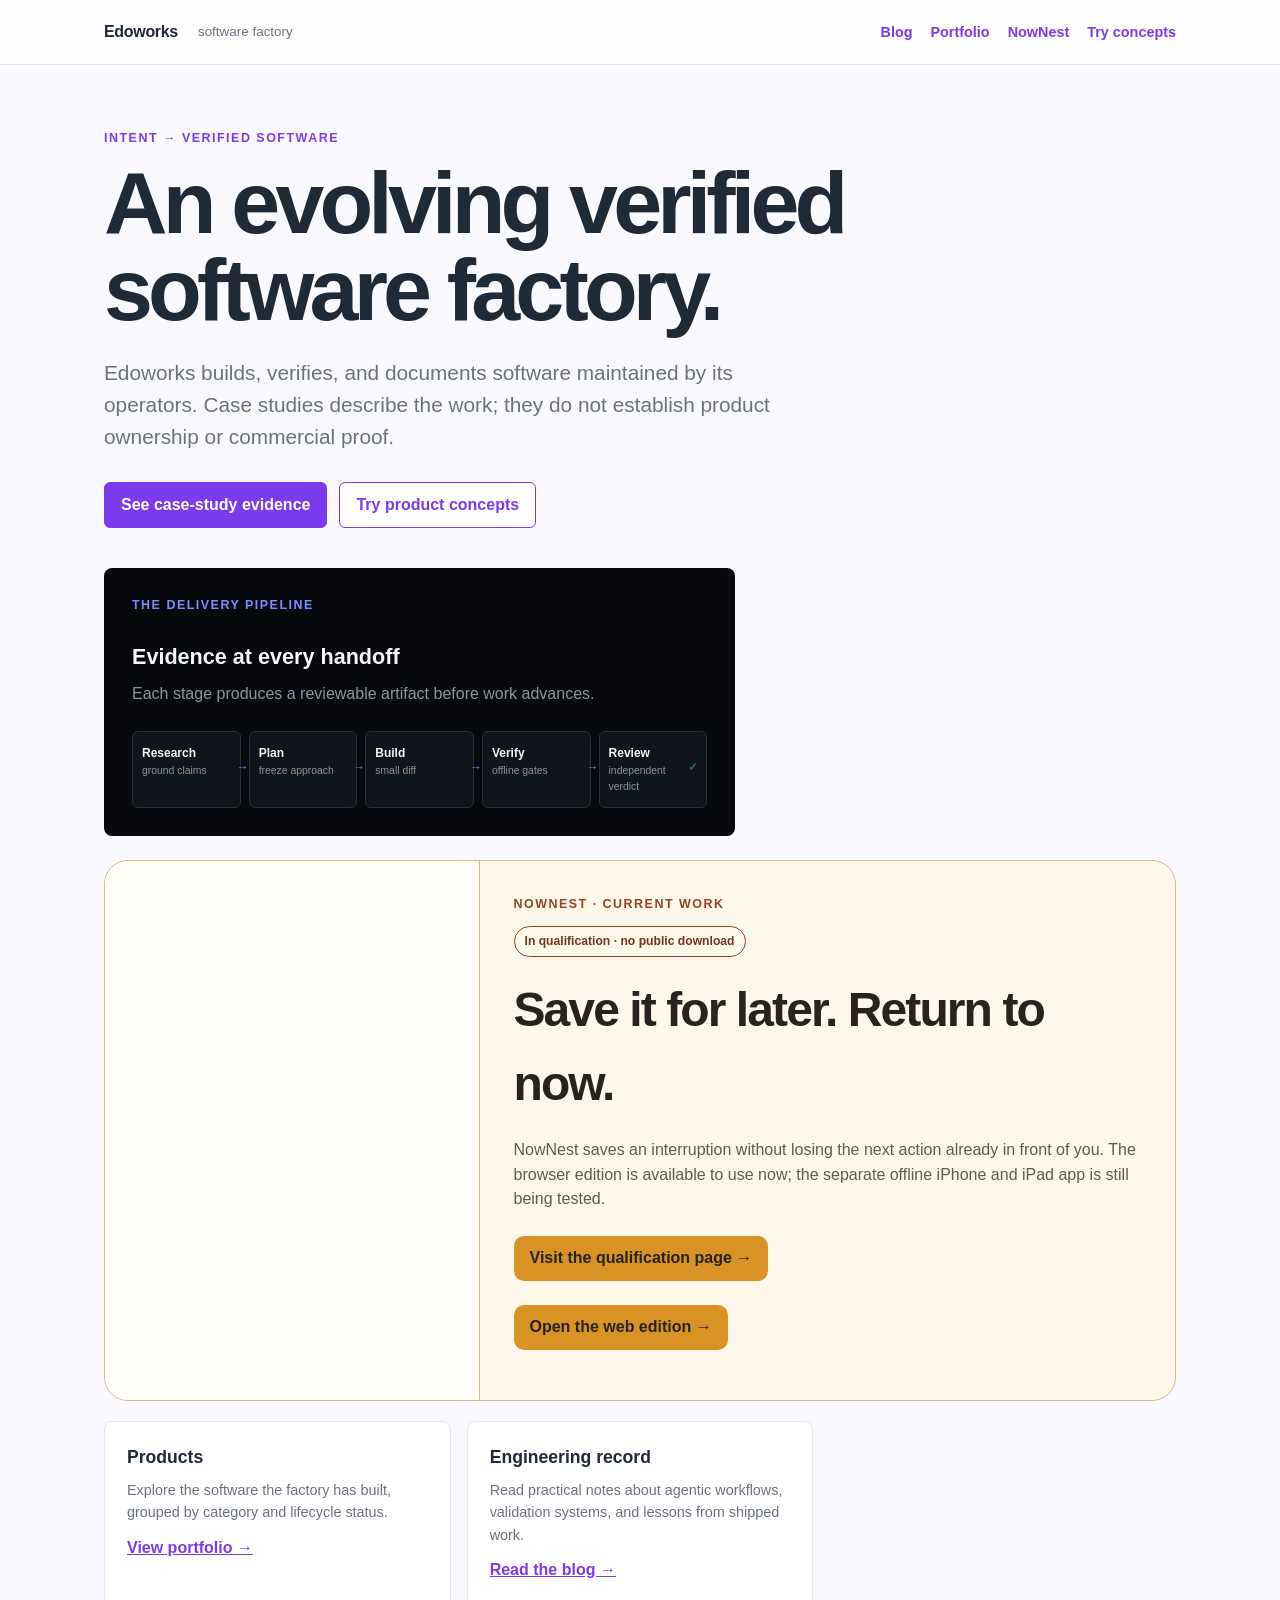
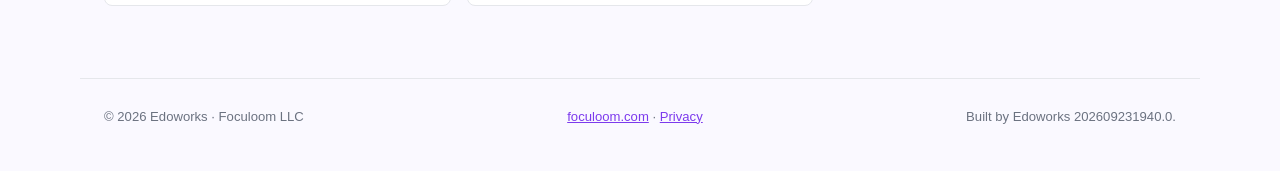
==== commit 5005c1c7: "Link live NowNest web edition from Edoworks" ====
--- a/index.html
+++ b/index.html
@@ -114,8 +114,9 @@
         <p class="eyebrow">NowNest · current work</p>
         <span class="product-status">In qualification · no public download</span>
         <h2 id="nownest-title">Save it for later. Return to now.</h2>
-        <p>NowNest is an offline iPhone and iPad app for saving an interruption without losing the next action already in front of you. It is still being tested; hands-on use and distribution checks are still underway.</p>
+        <p>NowNest saves an interruption without losing the next action already in front of you. The browser edition is available to use now; the separate offline iPhone and iPad app is still being tested.</p>
         <a class="product-link" href="/nownest/">Visit the qualification page →</a>
+        <p><a class="product-link" href="https://product-trial-lab.foculoom-5388.chatgpt.site/nownest.html">Open the web edition →</a></p>
       </div>
     </section>
 
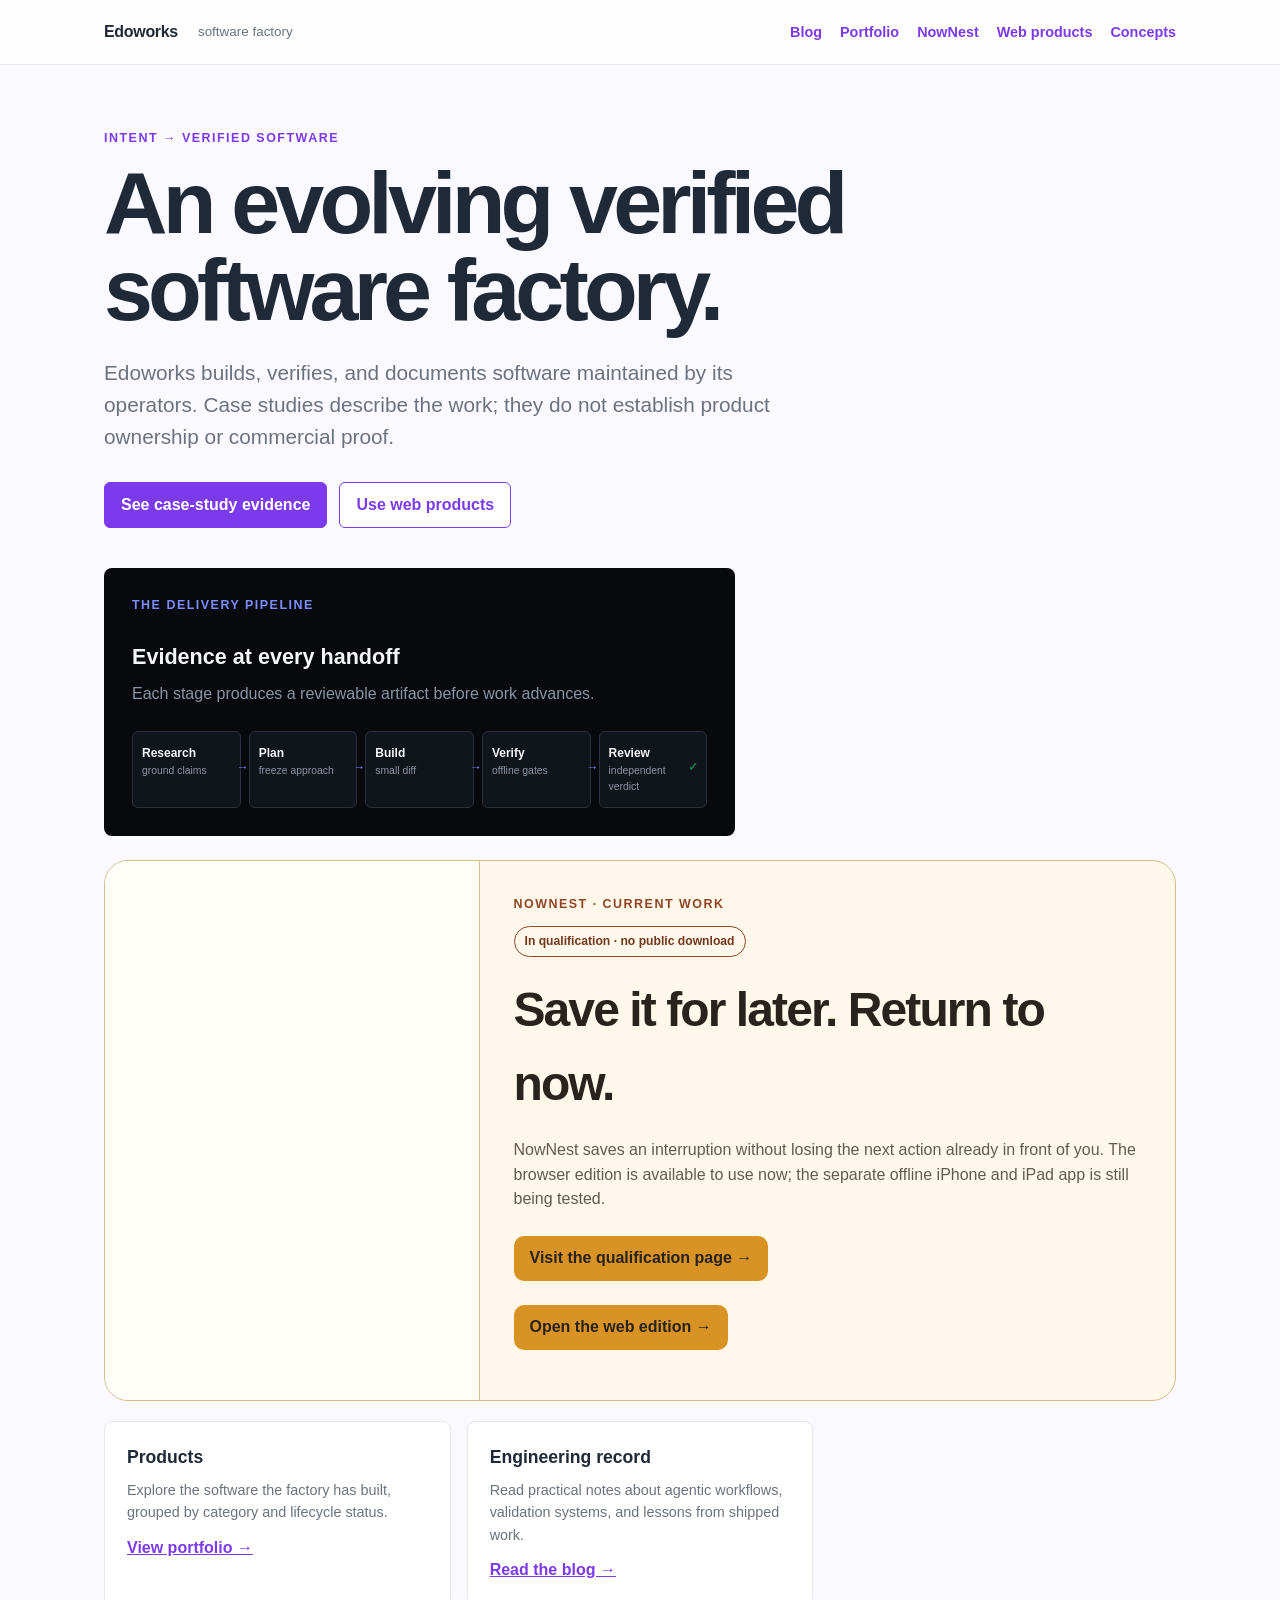
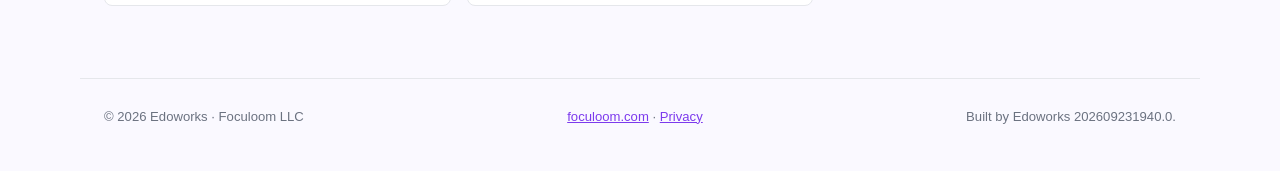
==== commit 564248c1: "Add Edoworks web products entry point" ====
--- a/index.html
+++ b/index.html
@@ -90,7 +90,7 @@
   <nav aria-label="Site navigation">
     <div class="nav-inner">
       <a class="brand" href="/">Edoworks</a><span class="brand-meta">software factory</span>
-      <div class="nav-links"><a href="/blog/">Blog</a><a href="/portfolio/">Portfolio</a><a href="/nownest/">NowNest</a><a href="/trials/">Try concepts</a></div>
+      <div class="nav-links"><a href="/blog/">Blog</a><a href="/portfolio/">Portfolio</a><a href="/nownest/">NowNest</a><a href="/apps/">Web products</a><a href="/trials/">Concepts</a></div>
     </div>
   </nav>
   <main id="main-content">
@@ -98,7 +98,7 @@
       <p class="eyebrow">Intent → verified software</p>
       <h1 id="hero-title">An evolving verified software factory.</h1>
       <p class="lede">Edoworks builds, verifies, and documents software maintained by its operators. Case studies describe the work; they do not establish product ownership or commercial proof.</p>
-      <div class="actions"><a class="button" href="/portfolio/">See case-study evidence</a><a class="button secondary" href="/trials/">Try product concepts</a></div>
+      <div class="actions"><a class="button" href="/portfolio/">See case-study evidence</a><a class="button secondary" href="/apps/">Use web products</a></div>
     </section>
 
     <section class="overview" aria-label="Delivery pipeline">
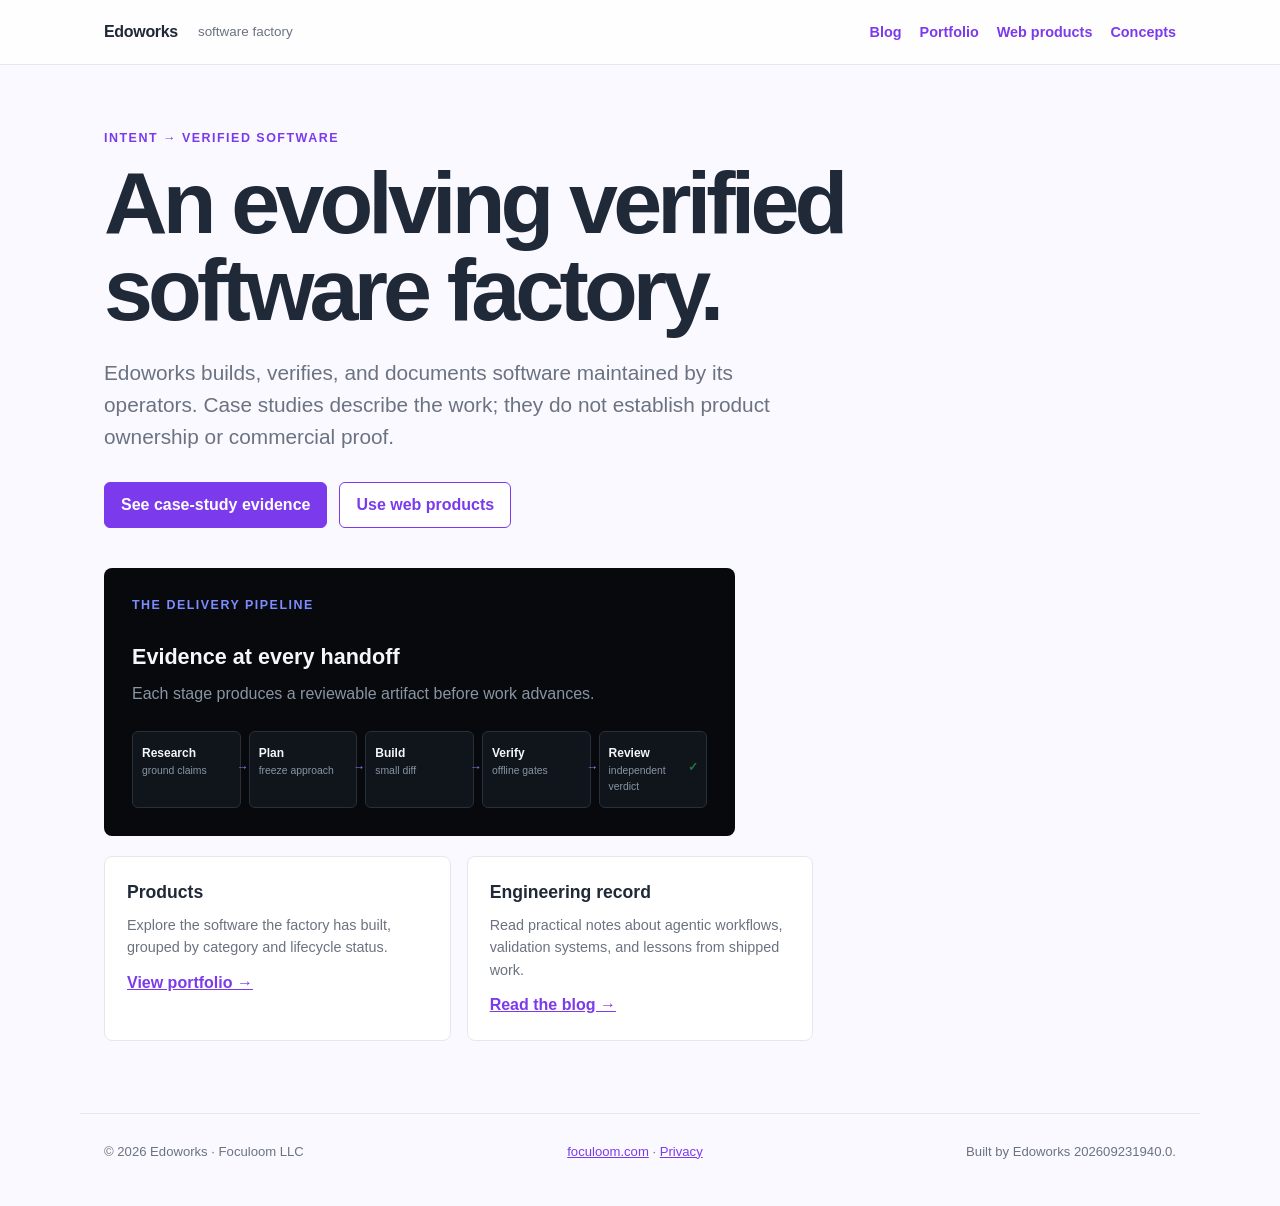
==== commit 96341201: "Retire deprecated products from active discovery" ====
--- a/index.html
+++ b/index.html
@@ -90,7 +90,7 @@
   <nav aria-label="Site navigation">
     <div class="nav-inner">
       <a class="brand" href="/">Edoworks</a><span class="brand-meta">software factory</span>
-      <div class="nav-links"><a href="/blog/">Blog</a><a href="/portfolio/">Portfolio</a><a href="/nownest/">NowNest</a><a href="/apps/">Web products</a><a href="/trials/">Concepts</a></div>
+      <div class="nav-links"><a href="/blog/">Blog</a><a href="/portfolio/">Portfolio</a><a href="/apps/">Web products</a><a href="/trials/">Concepts</a></div>
     </div>
   </nav>
   <main id="main-content">
@@ -108,17 +108,7 @@
       </article>
     </section>
 
-    <section class="product-spotlight" id="nownest" aria-labelledby="nownest-title">
-      <div class="product-art"><img src="/nownest/assets/sophie-nest.svg" alt=""></div>
-      <div class="product-body">
-        <p class="eyebrow">NowNest · current work</p>
-        <span class="product-status">In qualification · no public download</span>
-        <h2 id="nownest-title">Save it for later. Return to now.</h2>
-        <p>NowNest saves an interruption without losing the next action already in front of you. The browser edition is available to use now; the separate offline iPhone and iPad app is still being tested.</p>
-        <a class="product-link" href="/nownest/">Visit the qualification page →</a>
-        <p><a class="product-link" href="https://product-trial-lab.foculoom-5388.chatgpt.site/nownest.html">Open the web edition →</a></p>
-      </div>
-    </section>
+
 
     <section class="proof" aria-label="Products and engineering record">
       <article><h2>Products</h2><p>Explore the software the factory has built, grouped by category and lifecycle status.</p><a href="/portfolio/">View portfolio →</a></article>
